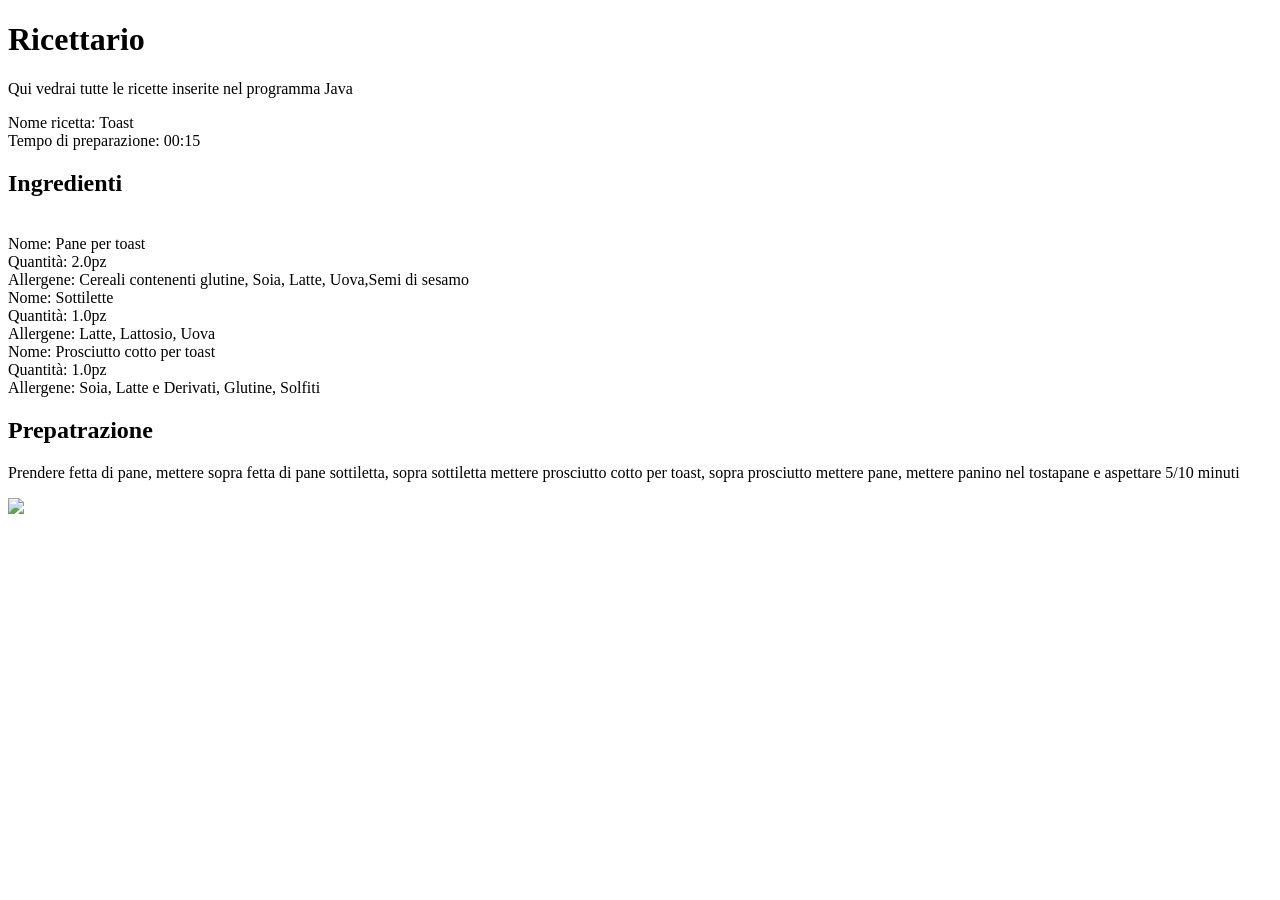
==== Esercizio_recupero_ricettario/index.html @ 8293e999 "Writing error" ====
<!DOCTYPE html>
<html>
   <head>
       <meta charset="UTF-8">
       <meta name="viewport" content="width=device-width, initial-scale=1">
       <title>Ricettario</title>
       <link rel="stylesheet" href="style.css">
   </head>
   <body>
       <h1>Ricettario</h1>
       <p>Qui vedrai tutte le ricette inserite nel programma Java</p>
       <div>
         <p>Nome ricetta: Toast
         <br>Tempo di preparazione: 00:15</p>
         <h2>Ingredienti</h2>
         <p>
          <br>Nome: Pane per toast
          <br>Quantità: 2.0pz
          <br>Allergene: Cereali contenenti glutine, Soia, Latte, Uova,Semi di sesamo
          <br>Nome: Sottilette
          <br>Quantità: 1.0pz
          <br>Allergene: Latte, Lattosio, Uova
          <br>Nome: Prosciutto cotto per toast
          <br>Quantità: 1.0pz
          <br>Allergene: Soia, Latte e Derivati, Glutine, Solfiti</p>
         <h2>Prepatrazione</h2>
         <p>Prendere fetta di pane, mettere sopra fetta di pane sottiletta, sopra sottiletta mettere prosciutto cotto per toast, sopra prosciutto mettere pane, mettere panino nel tostapane e aspettare 5/10 minuti</p>
         <div>
         <img src="image.png">
         </div>
       </div>
   </body>
</html>
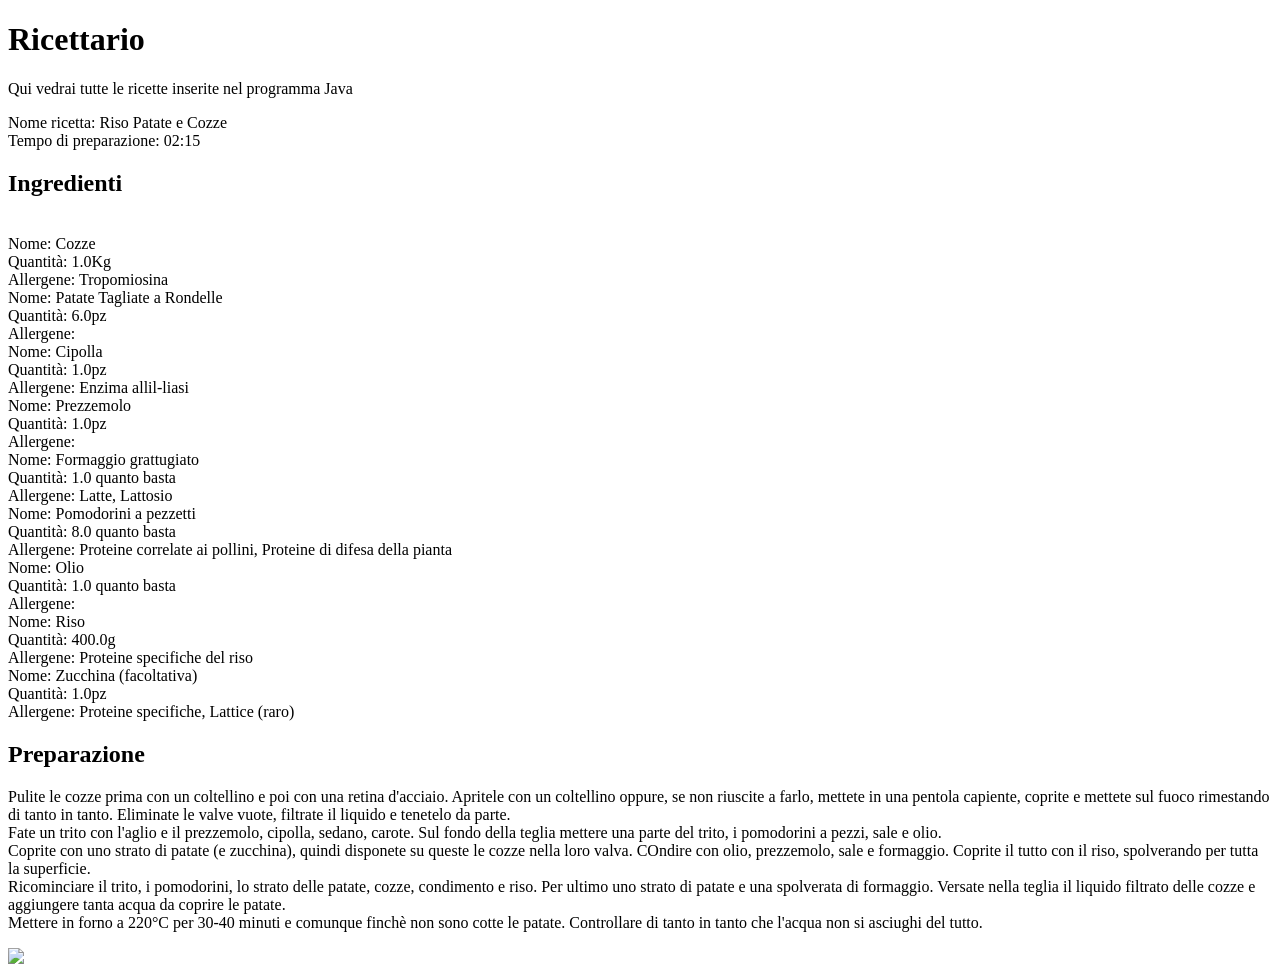
==== commit 5d1bef3a: "Test program" ====
--- a/Esercizio_recupero_ricettario/index.html
+++ b/Esercizio_recupero_ricettario/index.html
@@ -10,24 +10,42 @@
        <h1>Ricettario</h1>
        <p>Qui vedrai tutte le ricette inserite nel programma Java</p>
        <div>
-         <p>Nome ricetta: Toast
-         <br>Tempo di preparazione: 00:15</p>
+         <p>Nome ricetta: Riso Patate e Cozze
+         <br>Tempo di preparazione: 02:15</p>
          <h2>Ingredienti</h2>
          <p>
-          <br>Nome: Pane per toast
-          <br>Quantità: 2.0pz
-          <br>Allergene: Cereali contenenti glutine, Soia, Latte, Uova,Semi di sesamo
-          <br>Nome: Sottilette
+          <br>Nome: Cozze
+          <br>Quantità: 1.0Kg
+          <br>Allergene: Tropomiosina
+          <br>Nome: Patate Tagliate a Rondelle
+          <br>Quantità: 6.0pz
+          <br>Allergene: 
+          <br>Nome: Cipolla
           <br>Quantità: 1.0pz
-          <br>Allergene: Latte, Lattosio, Uova
-          <br>Nome: Prosciutto cotto per toast
+          <br>Allergene: Enzima allil-liasi
+          <br>Nome: Prezzemolo
           <br>Quantità: 1.0pz
-          <br>Allergene: Soia, Latte e Derivati, Glutine, Solfiti</p>
-         <h2>Prepatrazione</h2>
-         <p>Prendere fetta di pane, mettere sopra fetta di pane sottiletta, sopra sottiletta mettere prosciutto cotto per toast, sopra prosciutto mettere pane, mettere panino nel tostapane e aspettare 5/10 minuti</p>
+          <br>Allergene: 
+          <br>Nome: Formaggio grattugiato
+          <br>Quantità: 1.0 quanto basta
+          <br>Allergene: Latte, Lattosio
+          <br>Nome: Pomodorini a pezzetti
+          <br>Quantità: 8.0 quanto basta
+          <br>Allergene: Proteine correlate ai pollini, Proteine di difesa della pianta
+          <br>Nome: Olio
+          <br>Quantità: 1.0 quanto basta
+          <br>Allergene: 
+          <br>Nome: Riso
+          <br>Quantità: 400.0g
+          <br>Allergene: Proteine specifiche del riso
+          <br>Nome: Zucchina (facoltativa)
+          <br>Quantità: 1.0pz
+          <br>Allergene: Proteine specifiche, Lattice (raro)</p>
+         <h2>Preparazione</h2>
+         <p>Pulite le cozze prima con un coltellino e poi con una retina d'acciaio. Apritele con un coltellino oppure, se non riuscite a farlo, mettete in una pentola capiente, coprite e mettete sul fuoco rimestando di tanto in tanto. Eliminate le valve vuote, filtrate il liquido e tenetelo da parte.<br>Fate un trito con l'aglio e il prezzemolo, cipolla, sedano, carote. Sul fondo della teglia mettere una parte del trito, i pomodorini a pezzi, sale e olio.<br>Coprite con uno strato di patate (e zucchina), quindi disponete su queste le cozze nella loro valva. COndire con olio, prezzemolo, sale e formaggio. Coprite il tutto con il riso, spolverando per tutta la superficie.<br>Ricominciare il trito, i pomodorini, lo strato delle patate, cozze, condimento e riso. Per ultimo uno strato di patate e una spolverata di formaggio. Versate nella teglia il liquido filtrato delle cozze e aggiungere tanta acqua da coprire le patate.<br>Mettere in forno a 220°C per 30-40 minuti e comunque finchè non sono cotte le patate. Controllare di tanto in tanto che l'acqua non si asciughi del tutto.</p>
          <div>
          <img src="image.png">
          </div>
        </div>
    </body>
-</html>+</html>
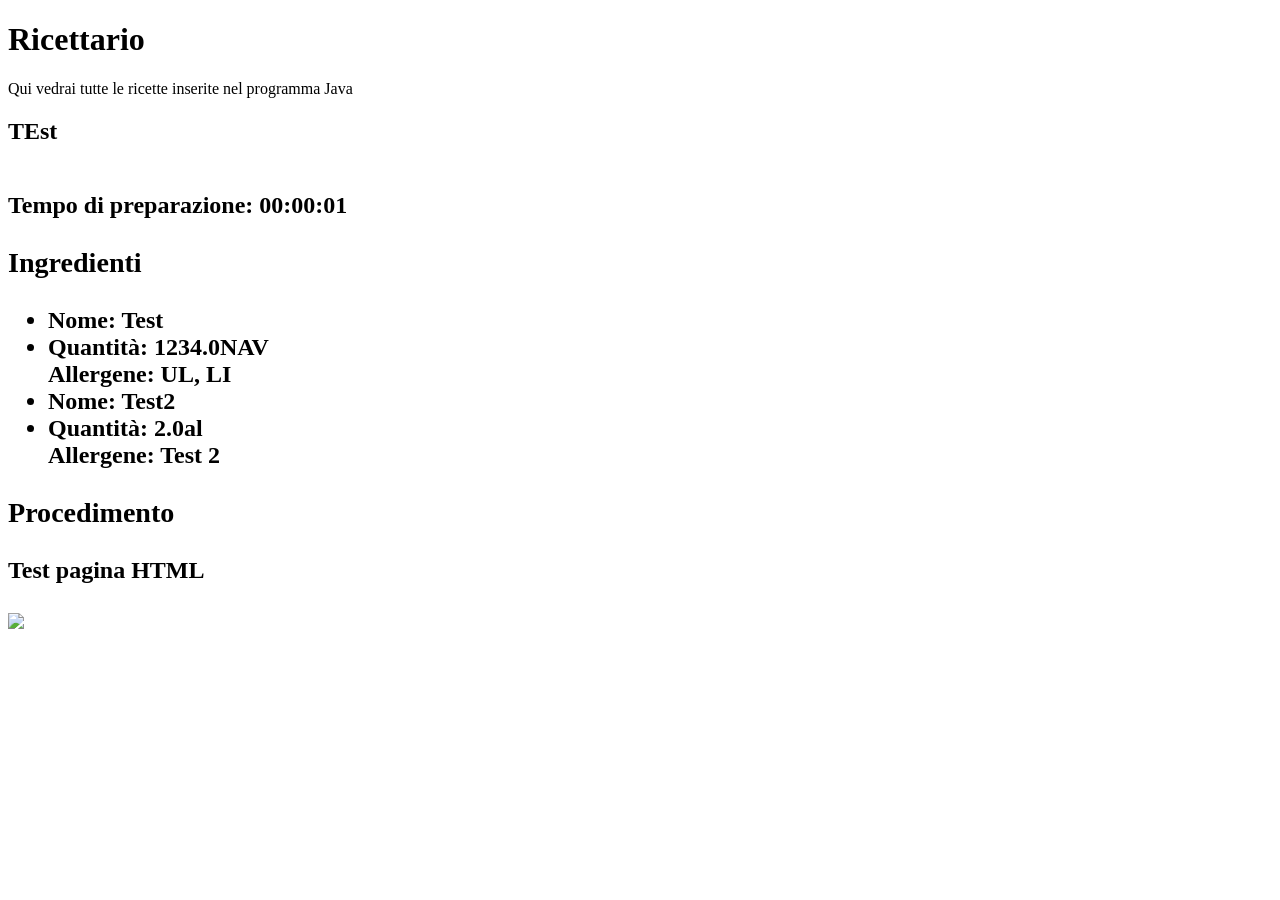
==== commit bb193621: "Formatting HTML" ====
--- a/Esercizio_recupero_ricettario/index.html
+++ b/Esercizio_recupero_ricettario/index.html
@@ -1,5 +1,5 @@
 <!DOCTYPE html>
-<html>
+<html lang="it">
    <head>
        <meta charset="UTF-8">
        <meta name="viewport" content="width=device-width, initial-scale=1">
@@ -9,43 +9,29 @@
    <body>
        <h1>Ricettario</h1>
        <p>Qui vedrai tutte le ricette inserite nel programma Java</p>
-       <div>
-         <p>Nome ricetta: Riso Patate e Cozze
-         <br>Tempo di preparazione: 02:15</p>
-         <h2>Ingredienti</h2>
-         <p>
-          <br>Nome: Cozze
-          <br>Quantità: 1.0Kg
-          <br>Allergene: Tropomiosina
-          <br>Nome: Patate Tagliate a Rondelle
-          <br>Quantità: 6.0pz
-          <br>Allergene: 
-          <br>Nome: Cipolla
-          <br>Quantità: 1.0pz
-          <br>Allergene: Enzima allil-liasi
-          <br>Nome: Prezzemolo
-          <br>Quantità: 1.0pz
-          <br>Allergene: 
-          <br>Nome: Formaggio grattugiato
-          <br>Quantità: 1.0 quanto basta
-          <br>Allergene: Latte, Lattosio
-          <br>Nome: Pomodorini a pezzetti
-          <br>Quantità: 8.0 quanto basta
-          <br>Allergene: Proteine correlate ai pollini, Proteine di difesa della pianta
-          <br>Nome: Olio
-          <br>Quantità: 1.0 quanto basta
-          <br>Allergene: 
-          <br>Nome: Riso
-          <br>Quantità: 400.0g
-          <br>Allergene: Proteine specifiche del riso
-          <br>Nome: Zucchina (facoltativa)
-          <br>Quantità: 1.0pz
-          <br>Allergene: Proteine specifiche, Lattice (raro)</p>
-         <h2>Preparazione</h2>
-         <p>Pulite le cozze prima con un coltellino e poi con una retina d'acciaio. Apritele con un coltellino oppure, se non riuscite a farlo, mettete in una pentola capiente, coprite e mettete sul fuoco rimestando di tanto in tanto. Eliminate le valve vuote, filtrate il liquido e tenetelo da parte.<br>Fate un trito con l'aglio e il prezzemolo, cipolla, sedano, carote. Sul fondo della teglia mettere una parte del trito, i pomodorini a pezzi, sale e olio.<br>Coprite con uno strato di patate (e zucchina), quindi disponete su queste le cozze nella loro valva. COndire con olio, prezzemolo, sale e formaggio. Coprite il tutto con il riso, spolverando per tutta la superficie.<br>Ricominciare il trito, i pomodorini, lo strato delle patate, cozze, condimento e riso. Per ultimo uno strato di patate e una spolverata di formaggio. Versate nella teglia il liquido filtrato delle cozze e aggiungere tanta acqua da coprire le patate.<br>Mettere in forno a 220°C per 30-40 minuti e comunque finchè non sono cotte le patate. Controllare di tanto in tanto che l'acqua non si asciughi del tutto.</p>
-         <div>
-         <img src="image.png">
-         </div>
-       </div>
+       <div class="ricettario">
+       <div class="ricetta-content">
+             <h2>TEst<h2>
+           <br>Tempo di preparazione: 00:00:01</p>
+             <div calss="sezione">
+                 <h3>Ingredienti</h3>
+                 <ul>
+                  <li>Nome: Test</li>
+                  <li>Quantità: 1234.0NAV</li>
+                  </li>Allergene: UL, LI</li>
+
+                  <li>Nome: Test2</li>
+                  <li>Quantità: 2.0al</li>
+                  </li>Allergene: Test 2</li>
+                 </ul>
+             </div>
+             <div class="sezione">
+                 <h3>Procedimento</h3>
+                 <p>Test pagina HTML</p>
+             </div>
+             <div class="immagini">
+                 <img src="image.jpg">
+             </div>
+        </div>       </div>
    </body>
-</html>
+</html>
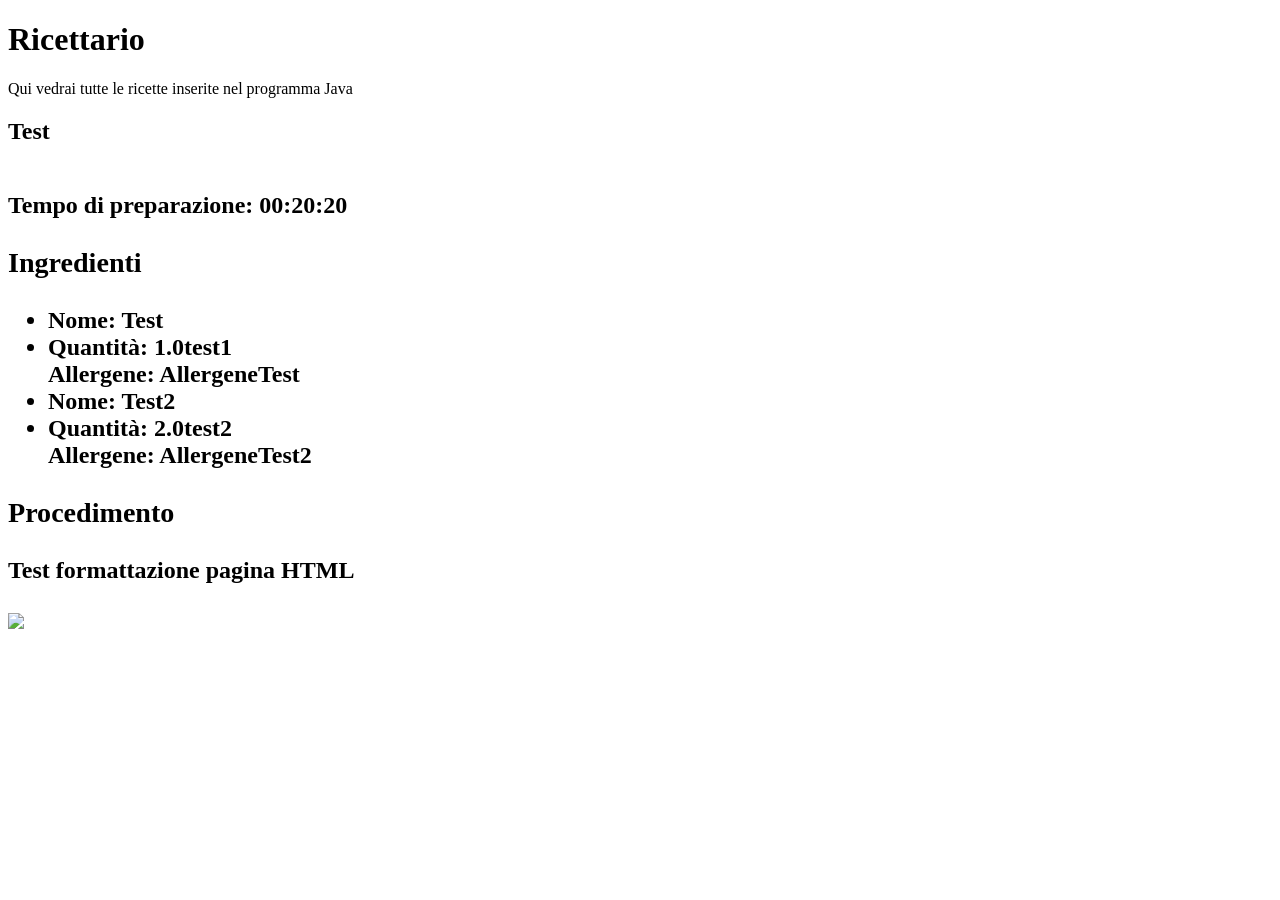
==== commit d7cff0b8: "Formatting HTML" ====
--- a/Esercizio_recupero_ricettario/index.html
+++ b/Esercizio_recupero_ricettario/index.html
@@ -10,28 +10,29 @@
        <h1>Ricettario</h1>
        <p>Qui vedrai tutte le ricette inserite nel programma Java</p>
        <div class="ricettario">
-       <div class="ricetta-content">
-             <h2>TEst<h2>
-           <br>Tempo di preparazione: 00:00:01</p>
+           <div class="ricetta-content">
+             <h2>Test<h2>
+               <br>Tempo di preparazione: 00:20:20</p>
              <div calss="sezione">
                  <h3>Ingredienti</h3>
                  <ul>
                   <li>Nome: Test</li>
-                  <li>Quantità: 1234.0NAV</li>
-                  </li>Allergene: UL, LI</li>
+                  <li>Quantità: 1.0test1</li>
+                  </li>Allergene: AllergeneTest</li>
 
                   <li>Nome: Test2</li>
-                  <li>Quantità: 2.0al</li>
-                  </li>Allergene: Test 2</li>
+                  <li>Quantità: 2.0test2</li>
+                  </li>Allergene: AllergeneTest2</li>
                  </ul>
              </div>
              <div class="sezione">
                  <h3>Procedimento</h3>
-                 <p>Test pagina HTML</p>
+                 <p>Test formattazione pagina HTML</p>
              </div>
              <div class="immagini">
-                 <img src="image.jpg">
+                 <img src="image.png">
              </div>
-        </div>       </div>
+        </div>
+           </div>
    </body>
 </html>
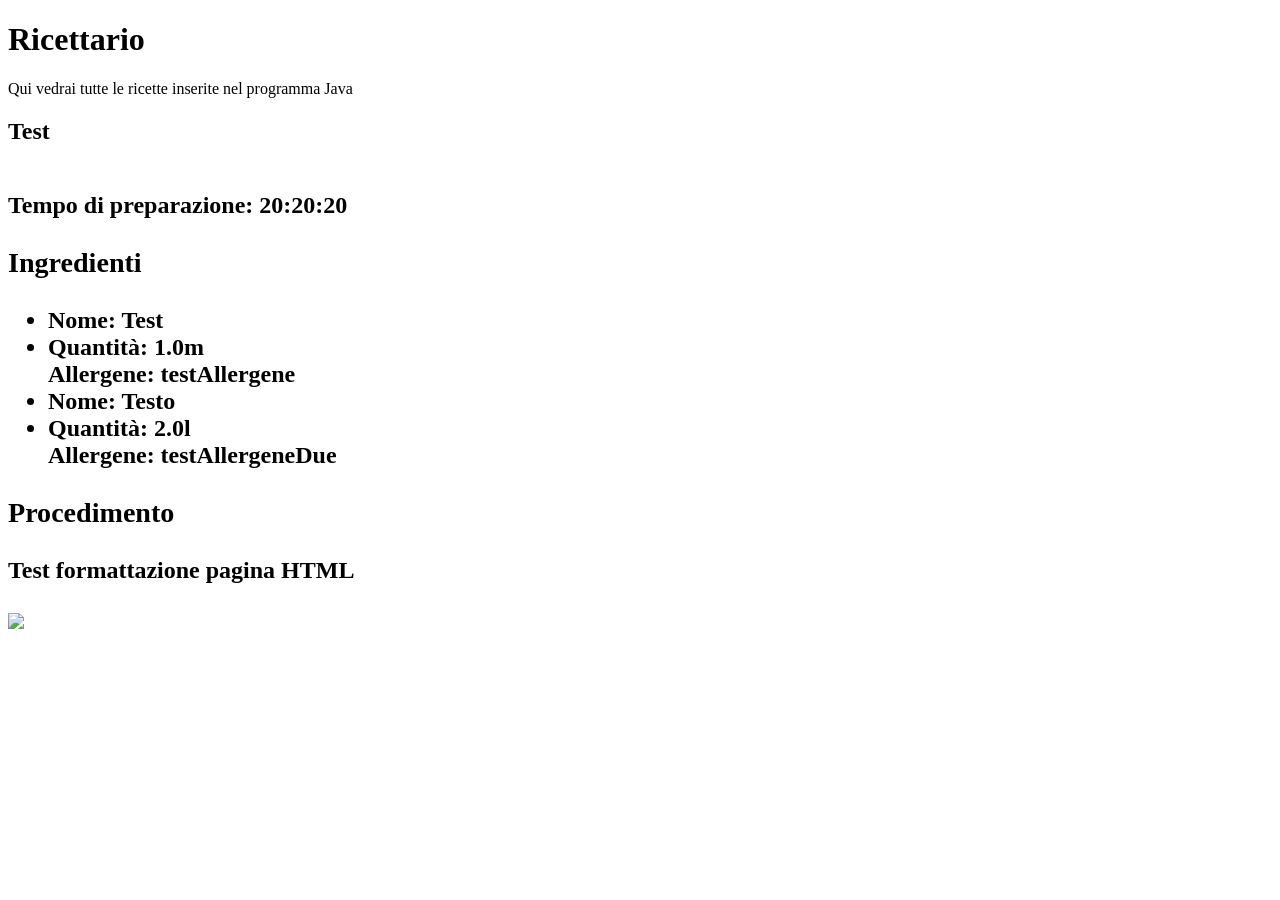
==== commit 9d150662: "Formatting HTML" ====
--- a/Esercizio_recupero_ricettario/index.html
+++ b/Esercizio_recupero_ricettario/index.html
@@ -12,27 +12,26 @@
        <div class="ricettario">
            <div class="ricetta-content">
              <h2>Test<h2>
-               <br>Tempo di preparazione: 00:20:20</p>
-             <div calss="sezione">
-                 <h3>Ingredienti</h3>
-                 <ul>
+               <br>Tempo di preparazione: 20:20:20</p>
+                 <div calss="sezione">
+                     <h3>Ingredienti</h3>
+                     <ul>
                   <li>Nome: Test</li>
-                  <li>Quantità: 1.0test1</li>
-                  </li>Allergene: AllergeneTest</li>
+                  <li>Quantità: 1.0m</li>
+                  </li>Allergene: testAllergene</li>
 
-                  <li>Nome: Test2</li>
-                  <li>Quantità: 2.0test2</li>
-                  </li>Allergene: AllergeneTest2</li>
-                 </ul>
-             </div>
-             <div class="sezione">
-                 <h3>Procedimento</h3>
-                 <p>Test formattazione pagina HTML</p>
-             </div>
-             <div class="immagini">
+                  <li>Nome: Testo</li>
+                  <li>Quantità: 2.0l</li>
+                  </li>Allergene: testAllergeneDue</li>
+                     </ul>
+                 </div>
+                 <div class="sezione">
+                     <h3>Procedimento</h3>
+                     <p>Test formattazione pagina HTML</p>
+                 </div>
+                 <div class="immagini">
                  <img src="image.png">
-             </div>
-        </div>
+                 </div>
            </div>
-   </body>
+      </div>   </body>
 </html>
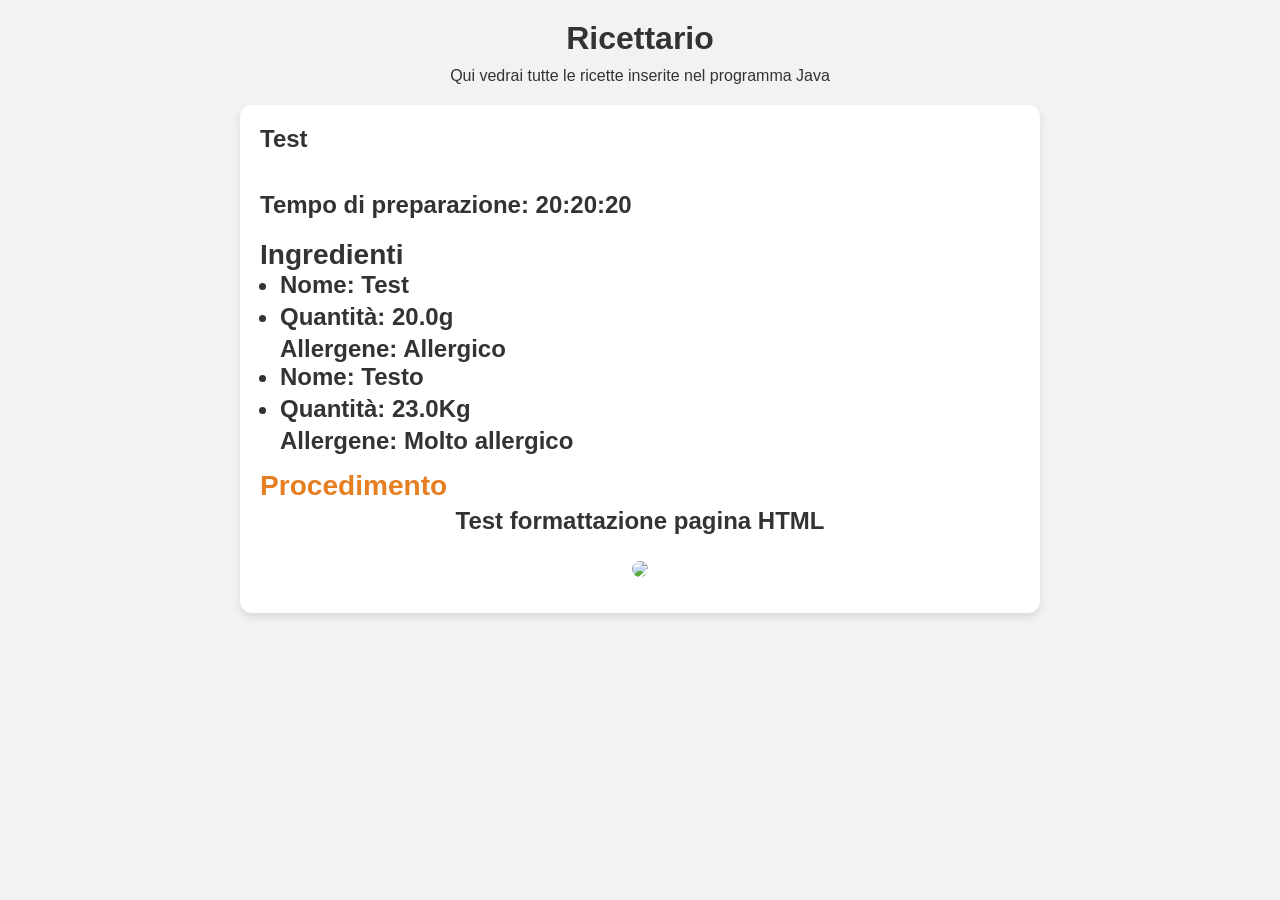
==== commit fe6eda6c: "Formatting HTML" ====
--- a/Esercizio_recupero_ricettario/index.html
+++ b/Esercizio_recupero_ricettario/index.html
@@ -12,26 +12,27 @@
        <div class="ricettario">
            <div class="ricetta-content">
              <h2>Test<h2>
-               <br>Tempo di preparazione: 20:20:20</p>
-                 <div calss="sezione">
-                     <h3>Ingredienti</h3>
-                     <ul>
-                  <li>Nome: Test</li>
-                  <li>Quantità: 1.0m</li>
-                  </li>Allergene: testAllergene</li>
+             <br>Tempo di preparazione: 20:20:20</p>
+             <div calss="sezione">
+                 <h3>Ingredienti</h3>
+                 <ul>
+                    <li>Nome: Test</li>
+                    <li>Quantità: 20.0g</li>
+                    </li>Allergene: Allergico</li>
 
-                  <li>Nome: Testo</li>
-                  <li>Quantità: 2.0l</li>
-                  </li>Allergene: testAllergeneDue</li>
-                     </ul>
-                 </div>
-                 <div class="sezione">
-                     <h3>Procedimento</h3>
-                     <p>Test formattazione pagina HTML</p>
-                 </div>
-                 <div class="immagini">
-                 <img src="image.png">
-                 </div>
+                    <li>Nome: Testo</li>
+                    <li>Quantità: 23.0Kg</li>
+                    </li>Allergene: Molto allergico</li>
+                 </ul>
+             </div>
+             <div class="sezione">
+                <h3>Procedimento</h3>
+                <p>Test formattazione pagina HTML</p>
+             </div>
+             <div class="immagini">
+                    <img src="image.ong">
+             </div>
            </div>
-      </div>   </body>
+      </div>
+   </body>
 </html>
--- a/Esercizio_recupero_ricettario/style.css
+++ b/Esercizio_recupero_ricettario/style.css
@@ -0,0 +1,73 @@
+*{
+box-sizing: border-box;
+margin: 0;
+padding: 0;
+font-family: Arial, sans-serif;
+}
+
+
+body{
+background: #f2f2f2;
+padding: 20px;
+color: #333;
+}
+
+
+h1{
+text-align: center;
+margin-bottom: 10px;
+}
+
+p{
+    text-align: center;
+    margin-bottom: 20px;
+}
+
+/* contenitore ricettario */
+.ricettario{
+    max-width: 800px;
+    margin: auto;
+}
+
+/* sheda ricetta */
+.ricetta-content{
+    background: white;
+    padding: 20px;
+    border-radius: 12px;
+    box-shadow: 0 4px 8px rgba(0, 0, 0, 0.1);
+}
+
+/* titolo ricetta */
+.ricetta-content h2{
+    margin-bottom: 10px;
+}
+
+/* sezioni */
+.sezione{
+    margin-top: 15px;
+}
+
+.sezione h3{
+    color: #e67e22;
+    margin-bottom: 5px;
+}
+
+/* lista ingredienti */
+ul{
+    padding-left: 20px;
+}
+
+li{
+    margin-bottom: 4px;
+}
+
+/* immagini */
+.immagini{
+    margin-top: 15px;
+    text-align: center;
+}
+
+.immagini img{
+    max-width: 100%;
+    border-radius: 10px;
+}
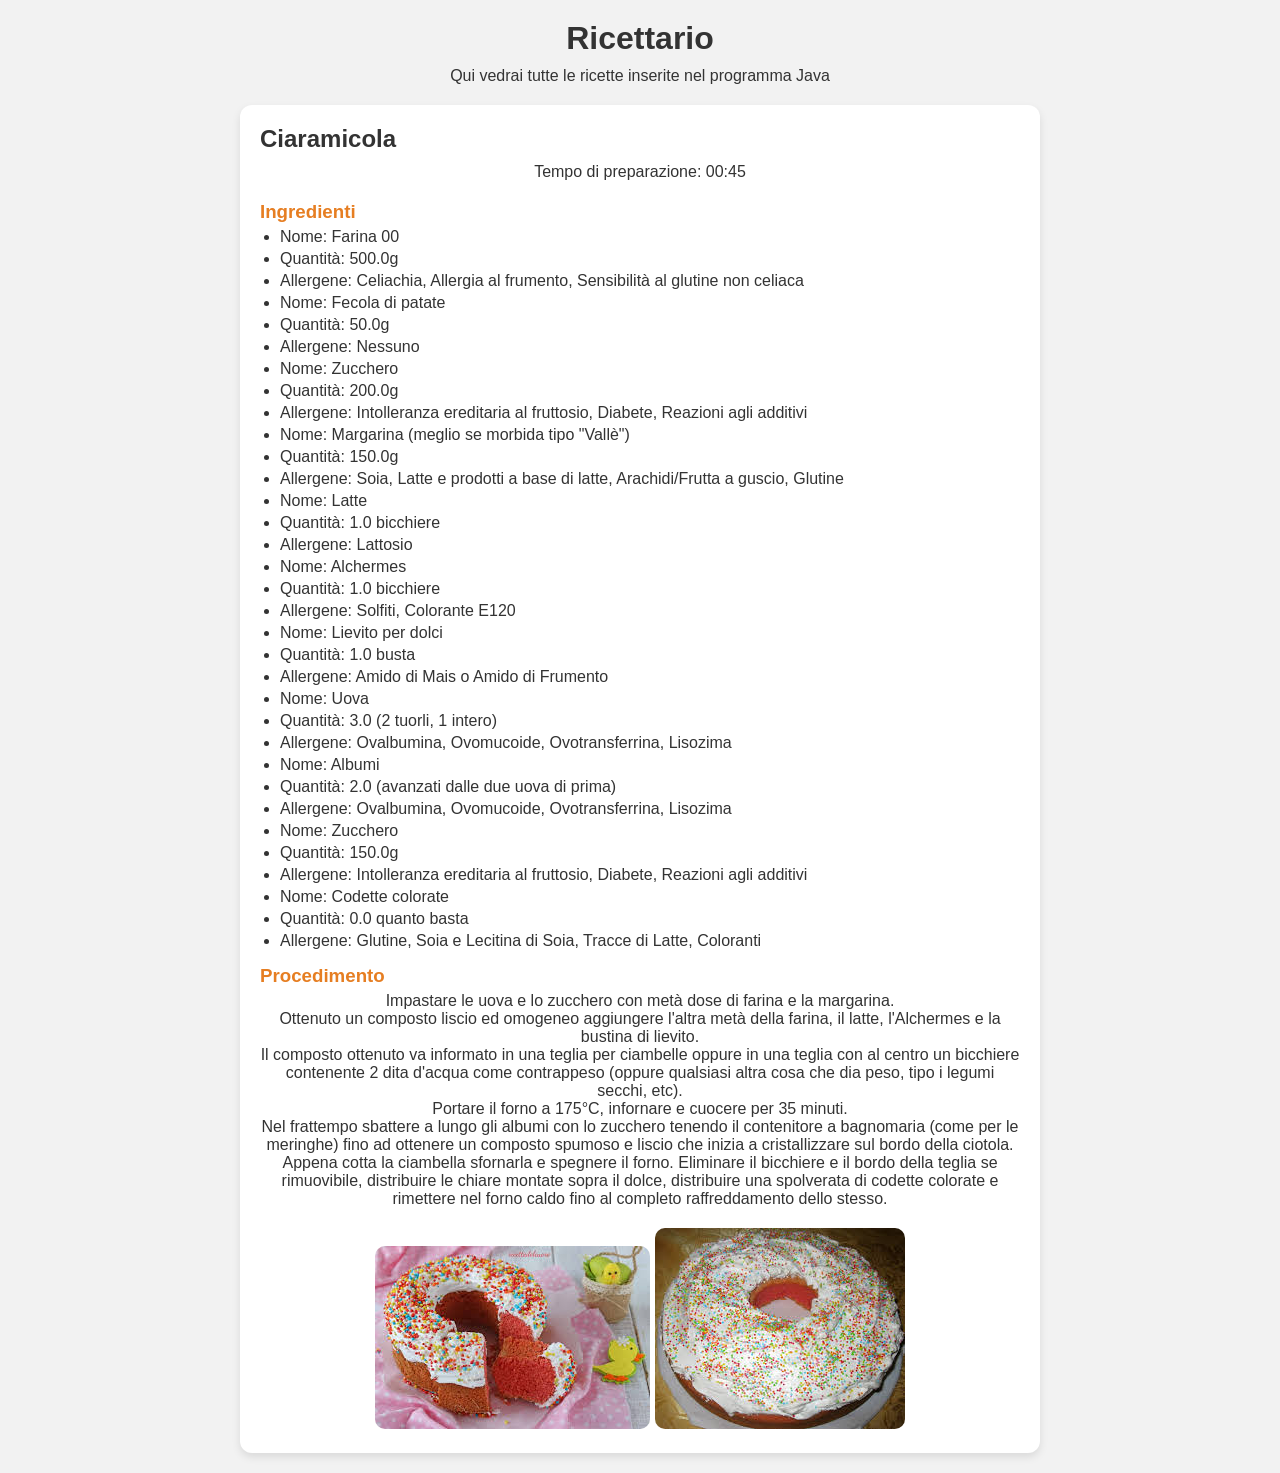
==== commit 039d552d: "Revomed comment" ====
--- a/Esercizio_recupero_ricettario/index.html
+++ b/Esercizio_recupero_ricettario/index.html
@@ -11,28 +11,65 @@
        <p>Qui vedrai tutte le ricette inserite nel programma Java</p>
        <div class="ricettario">
            <div class="ricetta-content">
-             <h2>Test<h2>
-             <br>Tempo di preparazione: 20:20:20</p>
-             <div calss="sezione">
+             <h2>Ciaramicola</h2>
+             <p>Tempo di preparazione: 00:45</p>
+             <div class="sezione">
                  <h3>Ingredienti</h3>
                  <ul>
-                    <li>Nome: Test</li>
-                    <li>Quantità: 20.0g</li>
-                    </li>Allergene: Allergico</li>
+                    <li>Nome: Farina 00</li>
+                    <li>Quantità: 500.0g</li>
+                    <li>Allergene: Celiachia, Allergia al frumento, Sensibilità al glutine non celiaca</li>
 
-                    <li>Nome: Testo</li>
-                    <li>Quantità: 23.0Kg</li>
-                    </li>Allergene: Molto allergico</li>
+                    <li>Nome: Fecola di patate</li>
+                    <li>Quantità: 50.0g</li>
+                    <li>Allergene: Nessuno</li>
+
+                    <li>Nome: Zucchero</li>
+                    <li>Quantità: 200.0g</li>
+                    <li>Allergene: Intolleranza ereditaria al fruttosio, Diabete, Reazioni agli additivi</li>
+
+                    <li>Nome: Margarina (meglio se morbida tipo "Vallè")</li>
+                    <li>Quantità: 150.0g</li>
+                    <li>Allergene: Soia, Latte e prodotti a base di latte, Arachidi/Frutta a guscio, Glutine</li>
+
+                    <li>Nome: Latte</li>
+                    <li>Quantità: 1.0 bicchiere</li>
+                    <li>Allergene: Lattosio</li>
+
+                    <li>Nome: Alchermes</li>
+                    <li>Quantità: 1.0 bicchiere</li>
+                    <li>Allergene: Solfiti, Colorante E120</li>
+
+                    <li>Nome: Lievito per dolci</li>
+                    <li>Quantità: 1.0 busta</li>
+                    <li>Allergene: Amido di Mais o Amido di Frumento</li>
+
+                    <li>Nome: Uova</li>
+                    <li>Quantità: 3.0 (2 tuorli, 1 intero)</li>
+                    <li>Allergene: Ovalbumina, Ovomucoide, Ovotransferrina, Lisozima</li>
+
+                    <li>Nome: Albumi</li>
+                    <li>Quantità: 2.0 (avanzati dalle due uova di prima)</li>
+                    <li>Allergene: Ovalbumina, Ovomucoide, Ovotransferrina, Lisozima</li>
+
+                    <li>Nome: Zucchero</li>
+                    <li>Quantità: 150.0g</li>
+                    <li>Allergene: Intolleranza ereditaria al fruttosio, Diabete, Reazioni agli additivi</li>
+
+                    <li>Nome: Codette colorate</li>
+                    <li>Quantità: 0.0 quanto basta</li>
+                    <li>Allergene: Glutine, Soia e Lecitina di Soia, Tracce di Latte, Coloranti</li>
                  </ul>
              </div>
              <div class="sezione">
                 <h3>Procedimento</h3>
-                <p>Test formattazione pagina HTML</p>
+                <p>Impastare le uova e lo zucchero con metà dose di farina e la margarina.<br>Ottenuto un composto liscio ed omogeneo aggiungere l'altra metà della farina, il latte, l'Alchermes e la bustina di lievito.<br>Il composto ottenuto va informato in una teglia per ciambelle oppure in una teglia con al centro un bicchiere contenente 2 dita d'acqua come contrappeso (oppure qualsiasi altra cosa che dia peso, tipo i legumi secchi, etc).<br>Portare il forno a 175°C, infornare e cuocere per 35 minuti.<br>Nel frattempo sbattere a lungo gli albumi con lo zucchero tenendo il contenitore a bagnomaria (come per le meringhe) fino ad ottenere un composto spumoso e liscio che inizia a cristallizzare sul bordo della ciotola.<br>Appena cotta la ciambella sfornarla e spegnere il forno. Eliminare il bicchiere e il bordo della teglia se rimuovibile, distribuire le chiare montate sopra il dolce, distribuire una spolverata di codette colorate e rimettere nel forno caldo fino al completo raffreddamento dello stesso.</p>
              </div>
              <div class="immagini">
-                    <img src="image.ong">
+                    <img src="assets/ciaramicola.jpeg">
+                    <img src="assets/ciaramicola2.jpeg">
              </div>
            </div>
       </div>
    </body>
-</html>+</html>
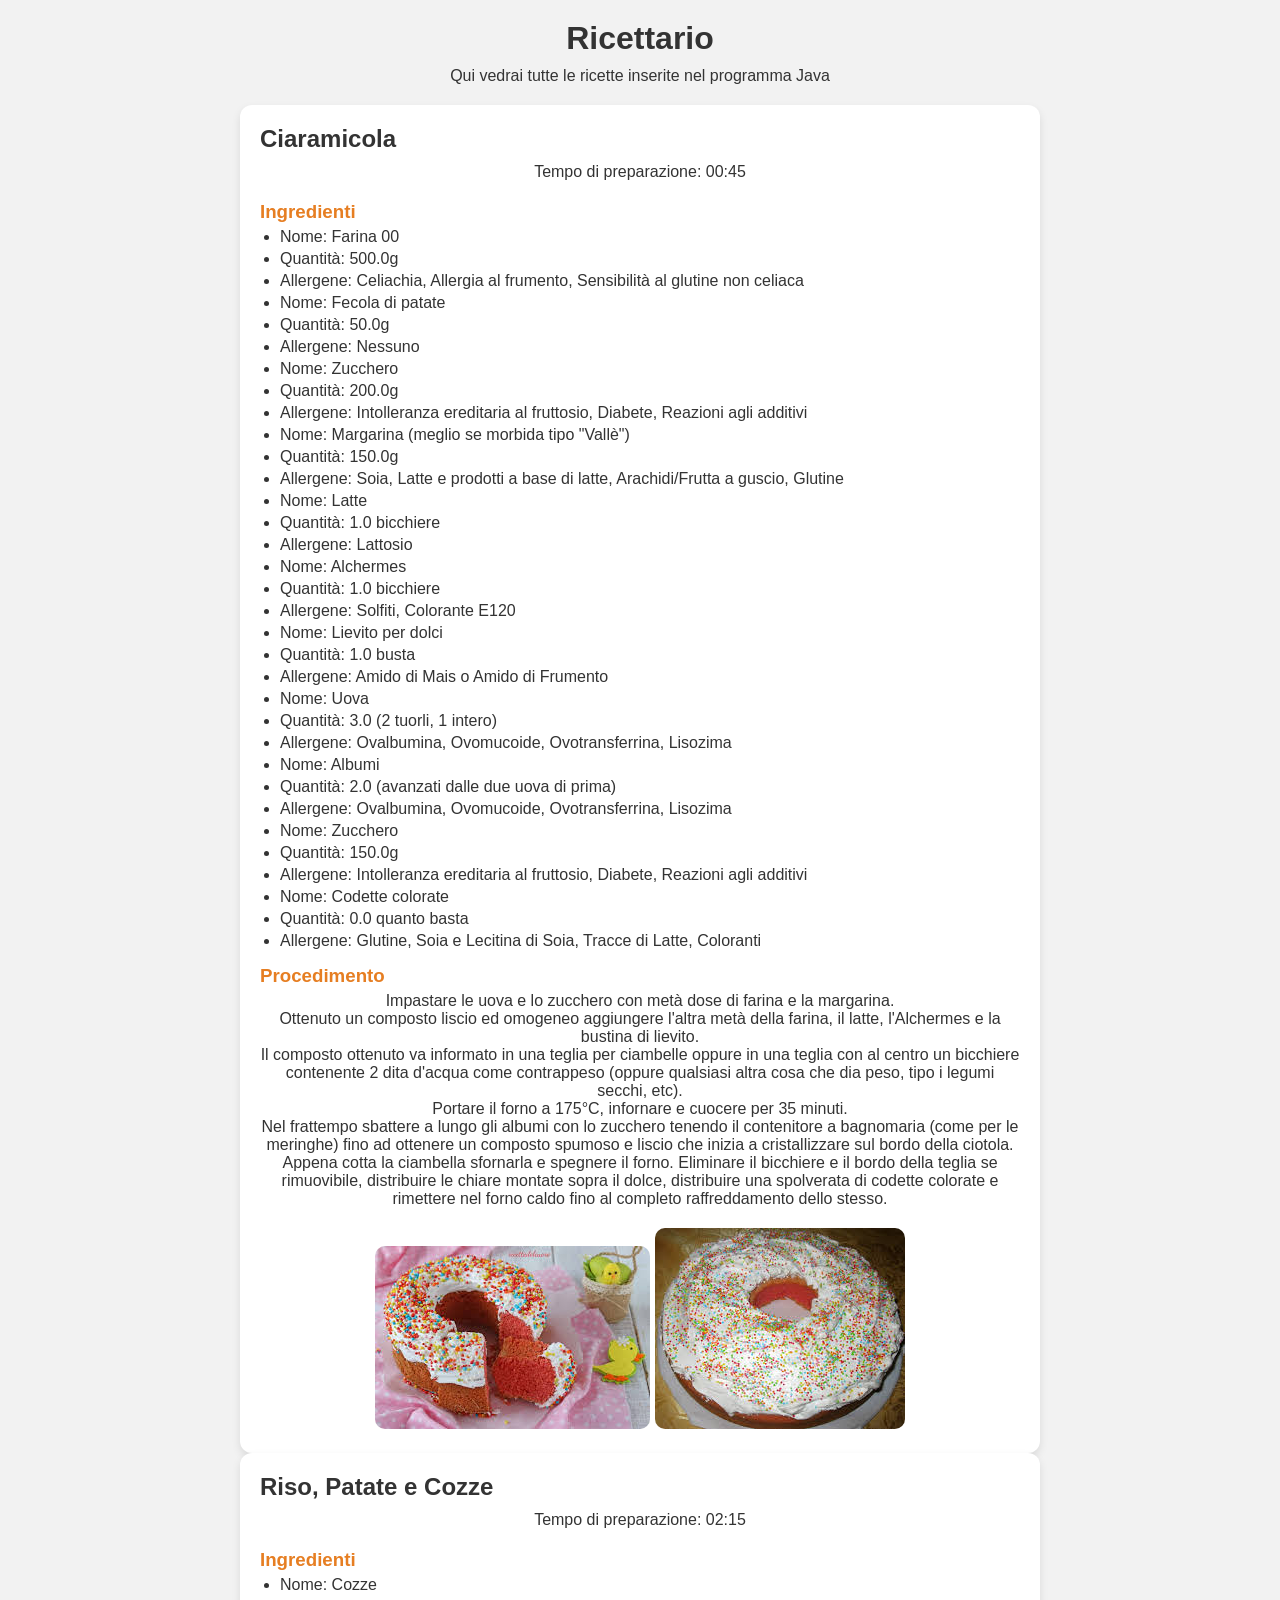
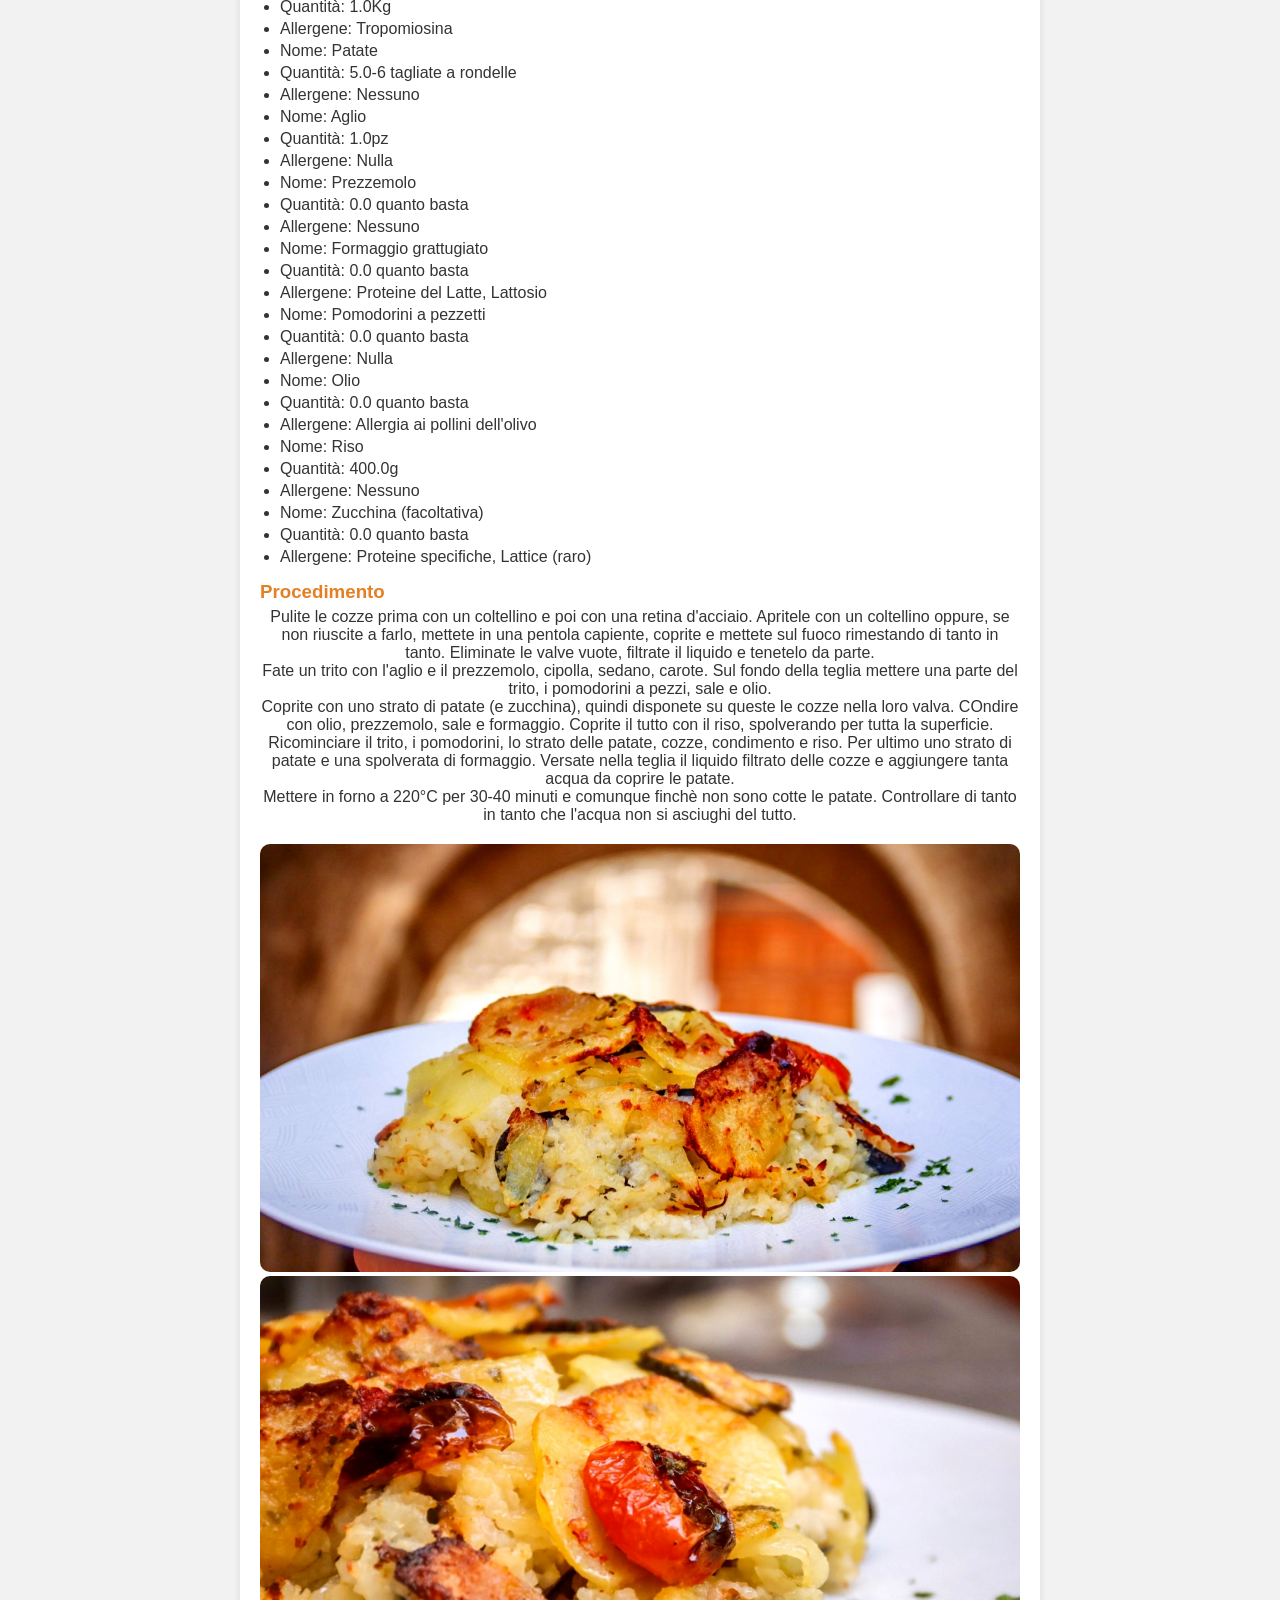
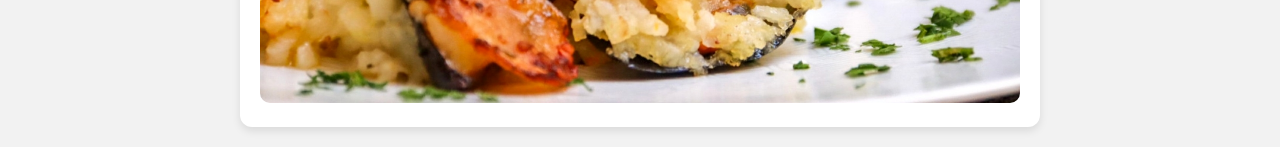
==== commit 05ca5ef7: "Revomed comment and finished testing program" ====
--- a/Esercizio_recupero_ricettario/index.html
+++ b/Esercizio_recupero_ricettario/index.html
@@ -70,6 +70,58 @@
                     <img src="assets/ciaramicola2.jpeg">
              </div>
            </div>
+           <div class="ricetta-content">
+             <h2>Riso, Patate e Cozze</h2>
+             <p>Tempo di preparazione: 02:15</p>
+             <div class="sezione">
+                 <h3>Ingredienti</h3>
+                 <ul>
+                    <li>Nome: Cozze</li>
+                    <li>Quantità: 1.0Kg</li>
+                    <li>Allergene: Tropomiosina</li>
+
+                    <li>Nome: Patate</li>
+                    <li>Quantità: 5.0-6 tagliate a rondelle</li>
+                    <li>Allergene: Nessuno</li>
+
+                    <li>Nome: Aglio</li>
+                    <li>Quantità: 1.0pz</li>
+                    <li>Allergene: Nulla</li>
+
+                    <li>Nome: Prezzemolo</li>
+                    <li>Quantità: 0.0 quanto basta</li>
+                    <li>Allergene: Nessuno</li>
+
+                    <li>Nome: Formaggio grattugiato</li>
+                    <li>Quantità: 0.0 quanto basta</li>
+                    <li>Allergene: Proteine del Latte, Lattosio</li>
+
+                    <li>Nome: Pomodorini a pezzetti</li>
+                    <li>Quantità: 0.0 quanto basta</li>
+                    <li>Allergene: Nulla</li>
+
+                    <li>Nome: Olio</li>
+                    <li>Quantità: 0.0 quanto basta</li>
+                    <li>Allergene: Allergia ai pollini dell'olivo</li>
+
+                    <li>Nome: Riso</li>
+                    <li>Quantità: 400.0g</li>
+                    <li>Allergene: Nessuno</li>
+
+                    <li>Nome: Zucchina (facoltativa)</li>
+                    <li>Quantità: 0.0 quanto basta</li>
+                    <li>Allergene: Proteine specifiche, Lattice (raro)</li>
+                 </ul>
+             </div>
+             <div class="sezione">
+                <h3>Procedimento</h3>
+                <p>Pulite le cozze prima con un coltellino e poi con una retina d'acciaio. Apritele con un coltellino oppure, se non riuscite a farlo, mettete in una pentola capiente, coprite e mettete sul fuoco rimestando di tanto in tanto. Eliminate le valve vuote, filtrate il liquido e tenetelo da parte.<br>Fate un trito con l'aglio e il prezzemolo, cipolla, sedano, carote. Sul fondo della teglia mettere una parte del trito, i pomodorini a pezzi, sale e olio.<br>Coprite con uno strato di patate (e zucchina), quindi disponete su queste le cozze nella loro valva. COndire con olio, prezzemolo, sale e formaggio. Coprite il tutto con il riso, spolverando per tutta la superficie.<br>Ricominciare il trito, i pomodorini, lo strato delle patate, cozze, condimento e riso. Per ultimo uno strato di patate e una spolverata di formaggio. Versate nella teglia il liquido filtrato delle cozze e aggiungere tanta acqua da coprire le patate.<br>Mettere in forno a 220°C per 30-40 minuti e comunque finchè non sono cotte le patate. Controllare di tanto in tanto che l'acqua non si asciughi del tutto.</p>
+             </div>
+             <div class="immagini">
+                    <img src="assets/riso_patate_e_cozze.jpg">
+                    <img src="assets/riso_patate_e_cozze2.jpg">
+             </div>
+           </div>
       </div>
    </body>
 </html>
